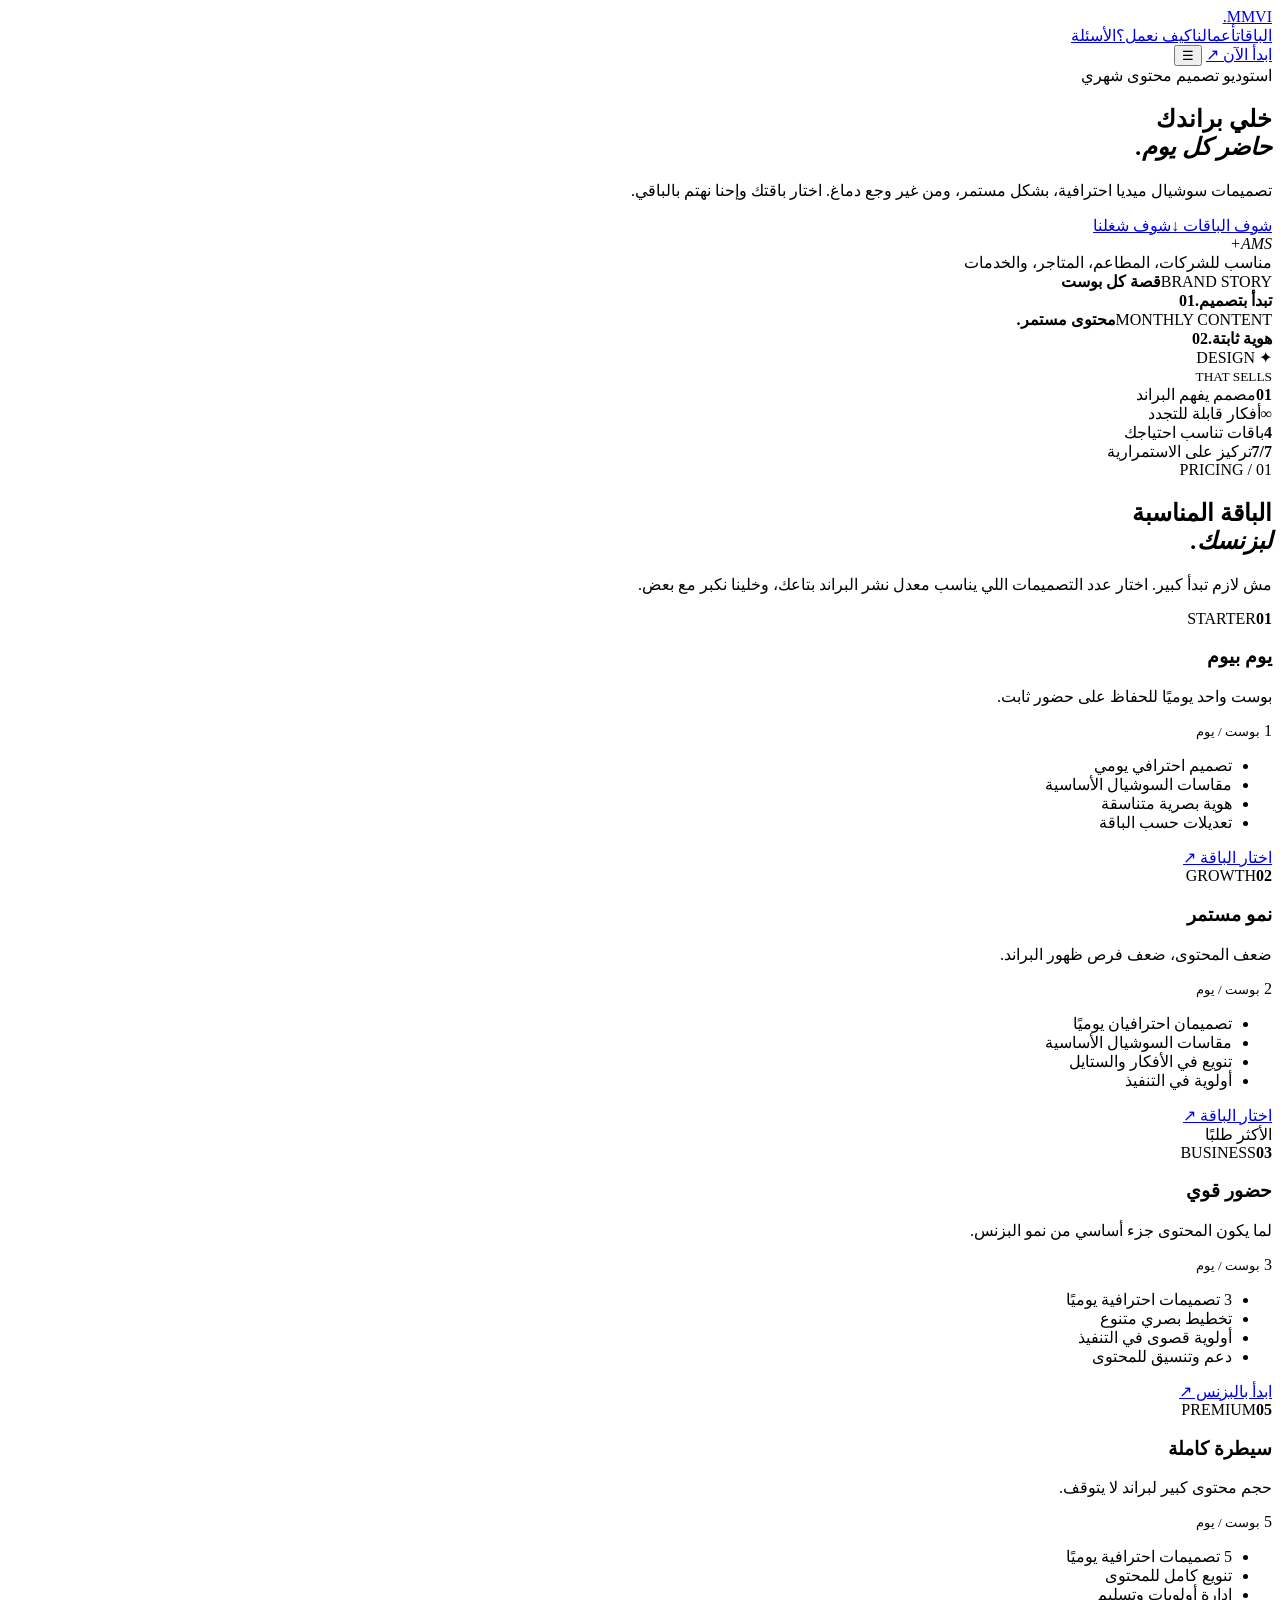
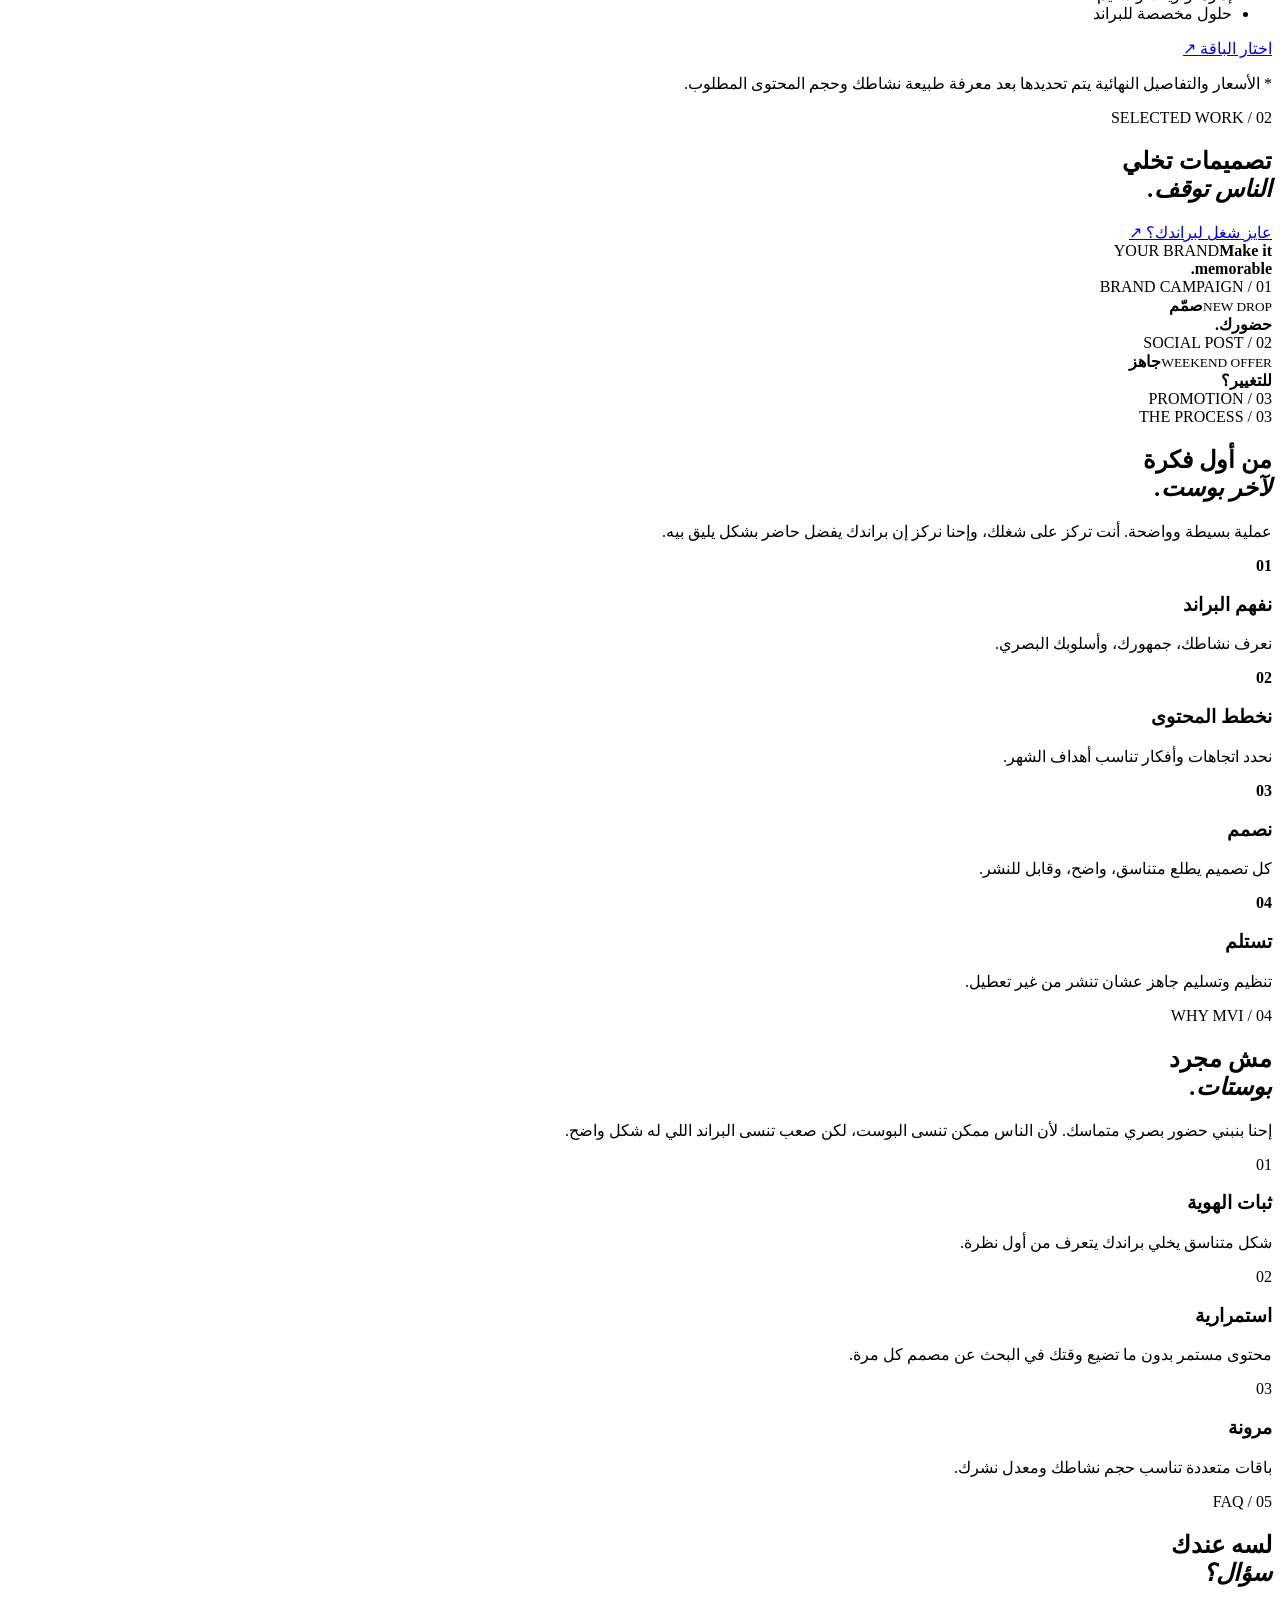
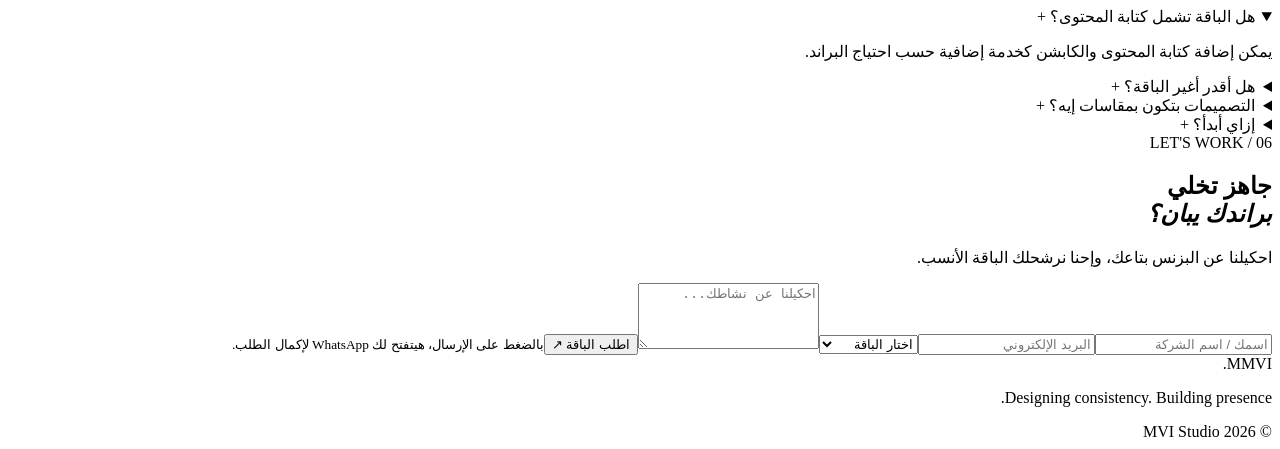
==== index.html @ 4ae312bf "Build MVI premium landing page" ====
<!doctype html>
<html lang="ar" dir="rtl">
<head>
<meta charset="UTF-8"><meta name="viewport" content="width=device-width,initial-scale=1.0">
<meta name="description" content="MVI — باقات تصميم محتوى سوشيال ميديا شهرية للشركات والعلامات التجارية.">
<title>MVI — محتواك. كل يوم. باحتراف.</title>
<link rel="preconnect" href="https://fonts.googleapis.com"><link rel="preconnect" href="https://fonts.gstatic.com" crossorigin>
<link href="https://fonts.googleapis.com/css2?family=Cairo:wght@400;500;600;700;800;900&display=swap" rel="stylesheet">
<link rel="stylesheet" href="styles.css">
</head>
<body>
<div class="progress" id="progress"></div>
<header class="nav">
  <a class="brand" href="#top"><span class="brand-mark">M</span><span>MVI<span class="dot">.</span></span></a>
  <nav><a href="#packages">الباقات</a><a href="#work">أعمالنا</a><a href="#process">كيف نعمل؟</a><a href="#faq">الأسئلة</a></nav>
  <a class="nav-cta" href="#contact">ابدأ الآن <span>↗</span></a>
  <button class="menu" id="menu" aria-label="فتح القائمة">☰</button>
</header>

<main id="top">
<section class="hero">
  <div class="hero-glow"></div>
  <div class="hero-copy">
    <div class="eyebrow"><span></span> استوديو تصميم محتوى شهري</div>
    <h1>خلي براندك<br><em>حاضر كل يوم.</em></h1>
    <p>تصميمات سوشيال ميديا احترافية، بشكل مستمر، ومن غير وجع دماغ. اختار باقتك وإحنا نهتم بالباقي.</p>
    <div class="hero-actions"><a class="btn primary" href="#packages">شوف الباقات <span>↓</span></a><a class="btn ghost" href="#work">شوف شغلنا</a></div>
    <div class="trust"><div class="avatars"><i>A</i><i>M</i><i>S</i><i>+</i></div><span>مناسب للشركات، المطاعم، المتاجر، والخدمات</span></div>
  </div>
  <div class="hero-visual">
    <div class="orb orb1"></div><div class="orb orb2"></div>
    <div class="social-card card-a"><span class="mini">BRAND STORY</span><strong>قصة كل بوست<br>تبدأ بتصميم.</strong><b>01</b></div>
    <div class="social-card card-b"><span class="mini">MONTHLY CONTENT</span><strong>محتوى مستمر.<br>هوية ثابتة.</strong><b>02</b></div>
    <div class="floating">✦ DESIGN<br><small>THAT SELLS</small></div>
  </div>
</section>

<section class="stats"><div><strong>01</strong><span>مصمم يفهم البراند</span></div><div><strong>∞</strong><span>أفكار قابلة للتجدد</span></div><div><strong>4</strong><span>باقات تناسب احتياجك</span></div><div><strong>7/7</strong><span>تركيز على الاستمرارية</span></div></section>

<section class="section" id="packages">
  <div class="section-head"><div><span class="kicker">PRICING / 01</span><h2>الباقة المناسبة<br><em>لبزنسك.</em></h2></div><p>مش لازم تبدأ كبير. اختار عدد التصميمات اللي يناسب معدل نشر البراند بتاعك، وخلينا نكبر مع بعض.</p></div>
  <div class="pricing-grid">
    <article class="price"><div class="p-top"><span>STARTER</span><b>01</b></div><h3>يوم بيوم</h3><p>بوست واحد يوميًا للحفاظ على حضور ثابت.</p><div class="price-num">1 <small>بوست / يوم</small></div><ul><li>تصميم احترافي يومي</li><li>مقاسات السوشيال الأساسية</li><li>هوية بصرية متناسقة</li><li>تعديلات حسب الباقة</li></ul><a href="#contact" class="price-btn">اختار الباقة ↗</a></article>
    <article class="price"><div class="p-top"><span>GROWTH</span><b>02</b></div><h3>نمو مستمر</h3><p>ضعف المحتوى، ضعف فرص ظهور البراند.</p><div class="price-num">2 <small>بوست / يوم</small></div><ul><li>تصميمان احترافيان يوميًا</li><li>مقاسات السوشيال الأساسية</li><li>تنويع في الأفكار والستايل</li><li>أولوية في التنفيذ</li></ul><a href="#contact" class="price-btn">اختار الباقة ↗</a></article>
    <article class="price featured"><div class="popular">الأكثر طلبًا</div><div class="p-top"><span>BUSINESS</span><b>03</b></div><h3>حضور قوي</h3><p>لما يكون المحتوى جزء أساسي من نمو البزنس.</p><div class="price-num">3 <small>بوست / يوم</small></div><ul><li>3 تصميمات احترافية يوميًا</li><li>تخطيط بصري متنوع</li><li>أولوية قصوى في التنفيذ</li><li>دعم وتنسيق للمحتوى</li></ul><a href="#contact" class="price-btn light">ابدأ بالبزنس ↗</a></article>
    <article class="price"><div class="p-top"><span>PREMIUM</span><b>05</b></div><h3>سيطرة كاملة</h3><p>حجم محتوى كبير لبراند لا يتوقف.</p><div class="price-num">5 <small>بوست / يوم</small></div><ul><li>5 تصميمات احترافية يوميًا</li><li>تنويع كامل للمحتوى</li><li>إدارة أولويات وتسليم</li><li>حلول مخصصة للبراند</li></ul><a href="#contact" class="price-btn">اختار الباقة ↗</a></article>
  </div>
  <p class="pricing-note">* الأسعار والتفاصيل النهائية يتم تحديدها بعد معرفة طبيعة نشاطك وحجم المحتوى المطلوب.</p>
</section>

<section class="work section" id="work">
 <div class="section-head"><div><span class="kicker">SELECTED WORK / 02</span><h2>تصميمات تخلي<br><em>الناس توقف.</em></h2></div><a class="text-link" href="#contact">عايز شغل لبراندك؟ ↗</a></div>
 <div class="work-grid"><div class="work-item tall"><div class="mock m1"><span>YOUR BRAND</span><strong>Make it<br>memorable.</strong></div><label>01 / BRAND CAMPAIGN</label></div><div class="work-item"><div class="mock m2"><small>NEW DROP</small><strong>صمّم<br>حضورك.</strong></div><label>02 / SOCIAL POST</label></div><div class="work-item"><div class="mock m3"><small>WEEKEND OFFER</small><strong>جاهز<br>للتغيير؟</strong></div><label>03 / PROMOTION</label></div></div>
</section>

<section class="process section" id="process">
 <div class="process-intro"><span class="kicker">THE PROCESS / 03</span><h2>من أول فكرة<br><em>لآخر بوست.</em></h2><p>عملية بسيطة وواضحة. أنت تركز على شغلك، وإحنا نركز إن براندك يفضل حاضر بشكل يليق بيه.</p></div>
 <div class="steps"><div><b>01</b><h3>نفهم البراند</h3><p>نعرف نشاطك، جمهورك، وأسلوبك البصري.</p></div><div><b>02</b><h3>نخطط المحتوى</h3><p>نحدد اتجاهات وأفكار تناسب أهداف الشهر.</p></div><div><b>03</b><h3>نصمم</h3><p>كل تصميم يطلع متناسق، واضح، وقابل للنشر.</p></div><div><b>04</b><h3>تستلم</h3><p>تنظيم وتسليم جاهز عشان تنشر من غير تعطيل.</p></div></div>
</section>

<section class="why section"><div class="why-copy"><span class="kicker">WHY MVI / 04</span><h2>مش مجرد<br><em>بوستات.</em></h2><p>إحنا بنبني حضور بصري متماسك. لأن الناس ممكن تنسى البوست، لكن صعب تنسى البراند اللي له شكل واضح.</p></div><div class="why-list"><div><span>01</span><h3>ثبات الهوية</h3><p>شكل متناسق يخلي براندك يتعرف من أول نظرة.</p></div><div><span>02</span><h3>استمرارية</h3><p>محتوى مستمر بدون ما تضيع وقتك في البحث عن مصمم كل مرة.</p></div><div><span>03</span><h3>مرونة</h3><p>باقات متعددة تناسب حجم نشاطك ومعدل نشرك.</p></div></div></section>

<section class="faq section" id="faq"><div class="section-head"><div><span class="kicker">FAQ / 05</span><h2>لسه عندك<br><em>سؤال؟</em></h2></div></div><div class="faq-list"><details open><summary>هل الباقة تشمل كتابة المحتوى؟ <span>+</span></summary><p>يمكن إضافة كتابة المحتوى والكابشن كخدمة إضافية حسب احتياج البراند.</p></details><details><summary>هل أقدر أغير الباقة؟ <span>+</span></summary><p>نعم، يمكن تعديل الباقة في بداية الشهر التالي بما يناسب حجم المحتوى.</p></details><details><summary>التصميمات بتكون بمقاسات إيه؟ <span>+</span></summary><p>نجهز المقاسات المناسبة للمنصات التي تستخدمها، ويمكن الاتفاق على مقاسات مخصصة.</p></details><details><summary>إزاي أبدأ؟ <span>+</span></summary><p>ابعت بياناتك من نموذج التواصل، وسنتواصل معك لتحديد الباقة والتفاصيل.</p></details></div></section>

<section class="contact section" id="contact"><div class="contact-box"><div><span class="kicker">LET'S WORK / 06</span><h2>جاهز تخلي<br><em>براندك يبان؟</em></h2><p>احكيلنا عن البزنس بتاعك، وإحنا نرشحلك الباقة الأنسب.</p></div><form id="leadForm"><input required name="name" placeholder="اسمك / اسم الشركة"><input required type="email" name="email" placeholder="البريد الإلكتروني"><select name="package"><option>اختار الباقة</option><option>1 بوست / يوم</option><option>2 بوست / يوم</option><option>3 بوست / يوم</option><option>5 بوست / يوم</option></select><textarea name="message" rows="4" placeholder="احكيلنا عن نشاطك..."></textarea><button class="btn primary" type="submit">اطلب الباقة <span>↗</span></button><small>بالضغط على الإرسال، هيتفتح لك WhatsApp لإكمال الطلب.</small></form></div></section>
</main>
<footer><div class="brand"><span class="brand-mark">M</span><span>MVI<span class="dot">.</span></span></div><p>Designing consistency. Building presence.</p><span>© 2026 MVI Studio</span></footer>
<script src="script.js"></script>
</body></html>
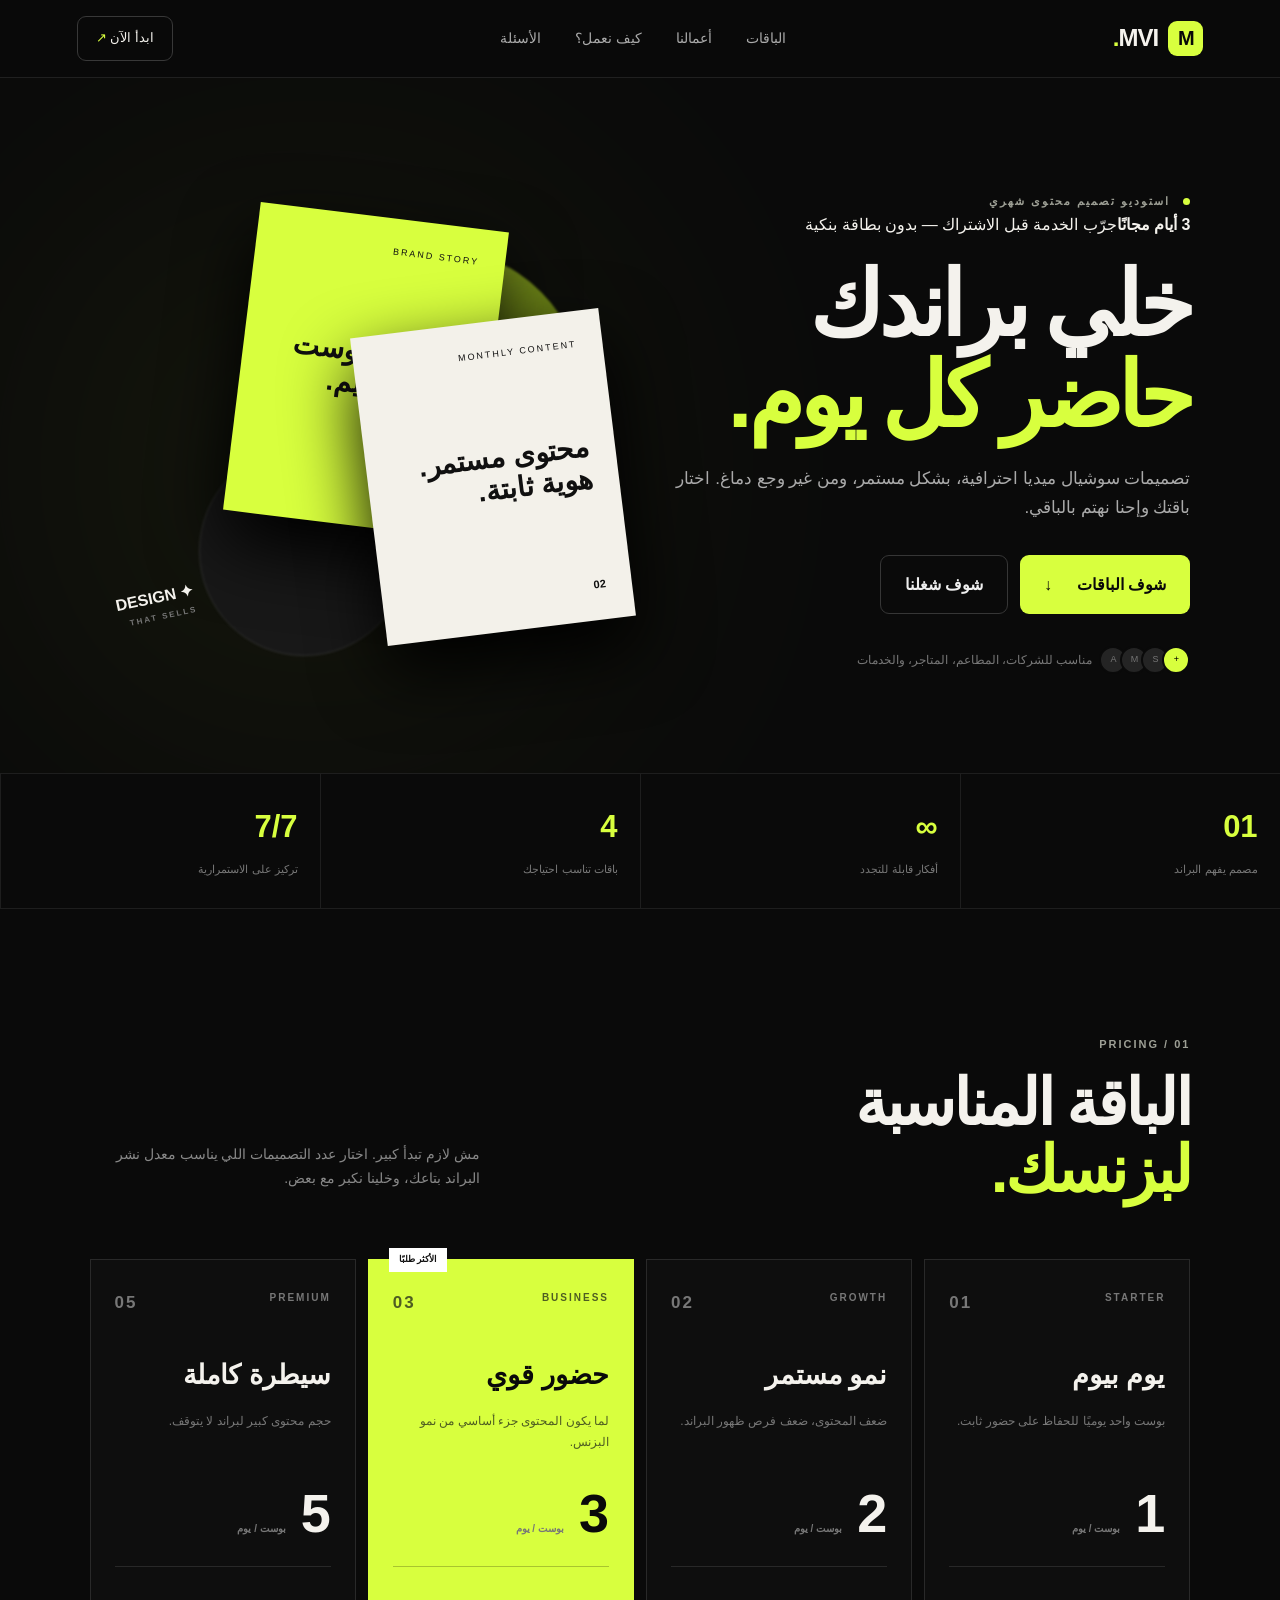
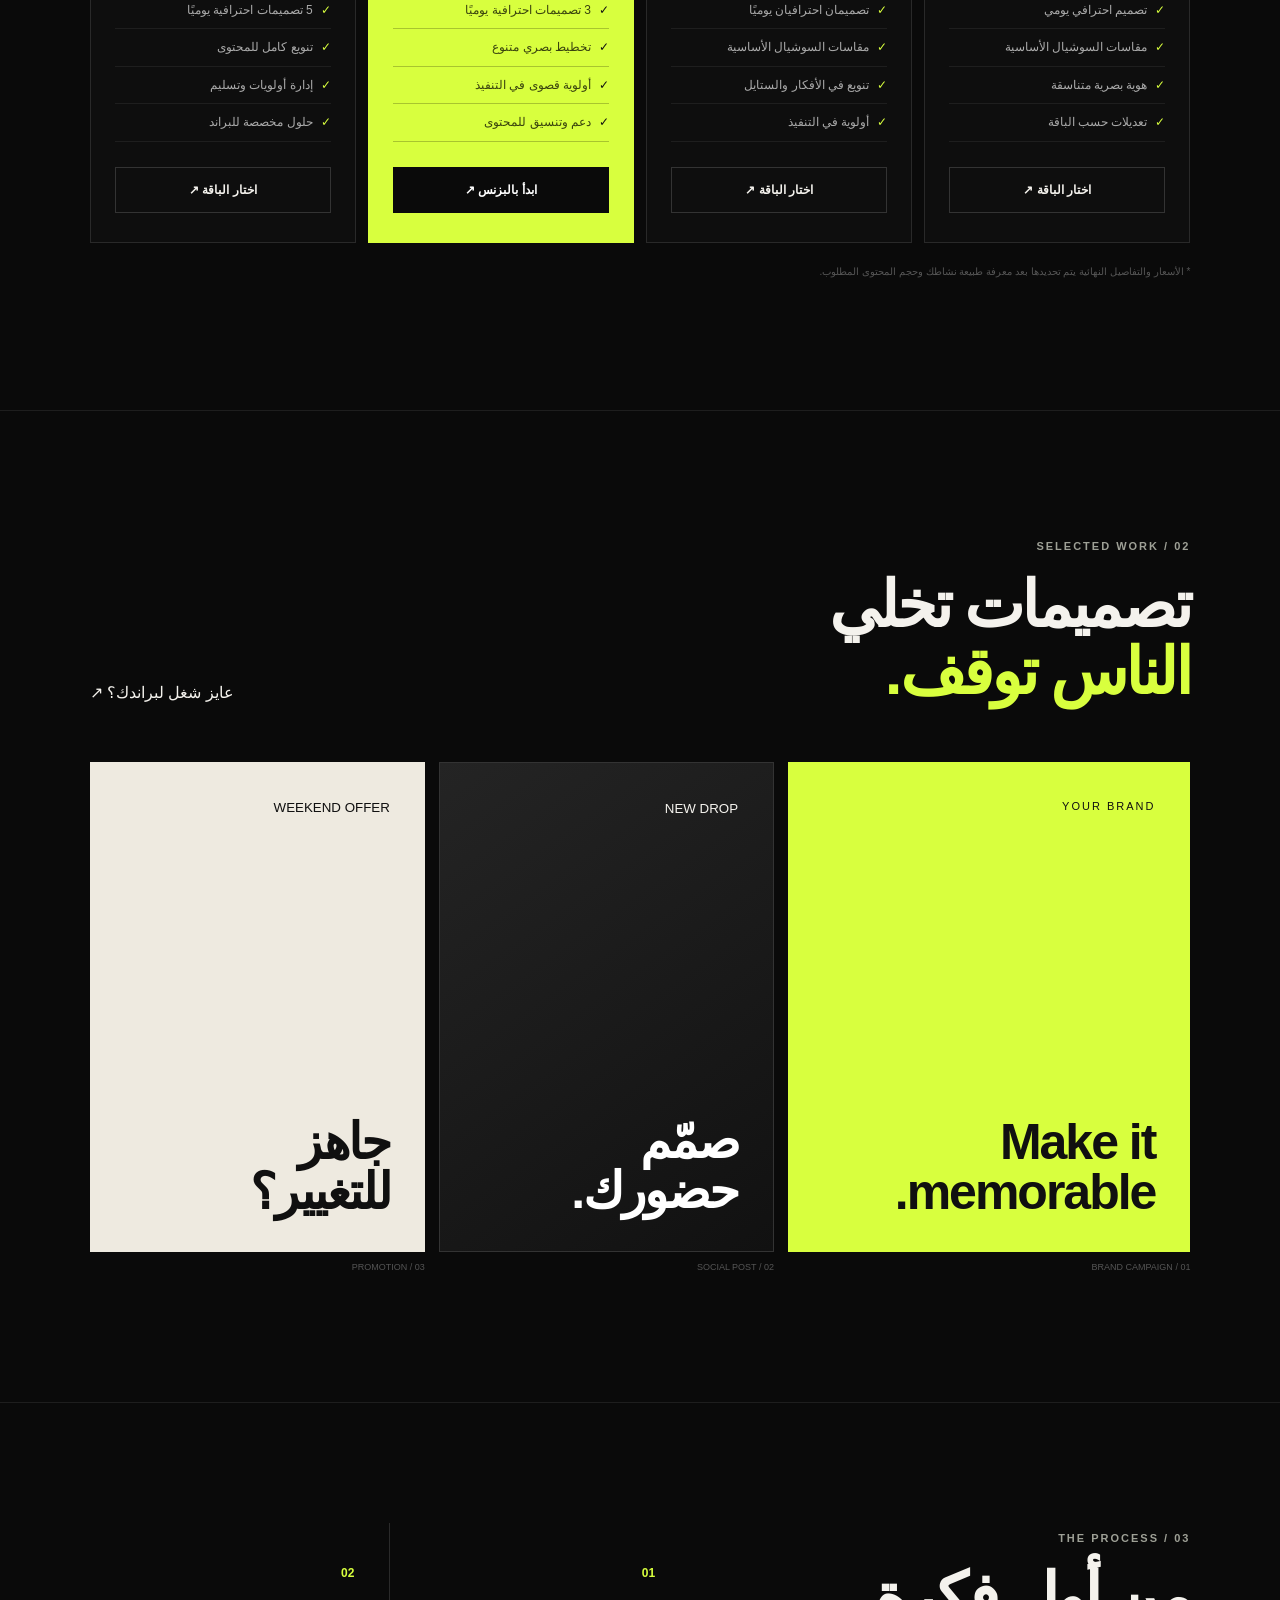
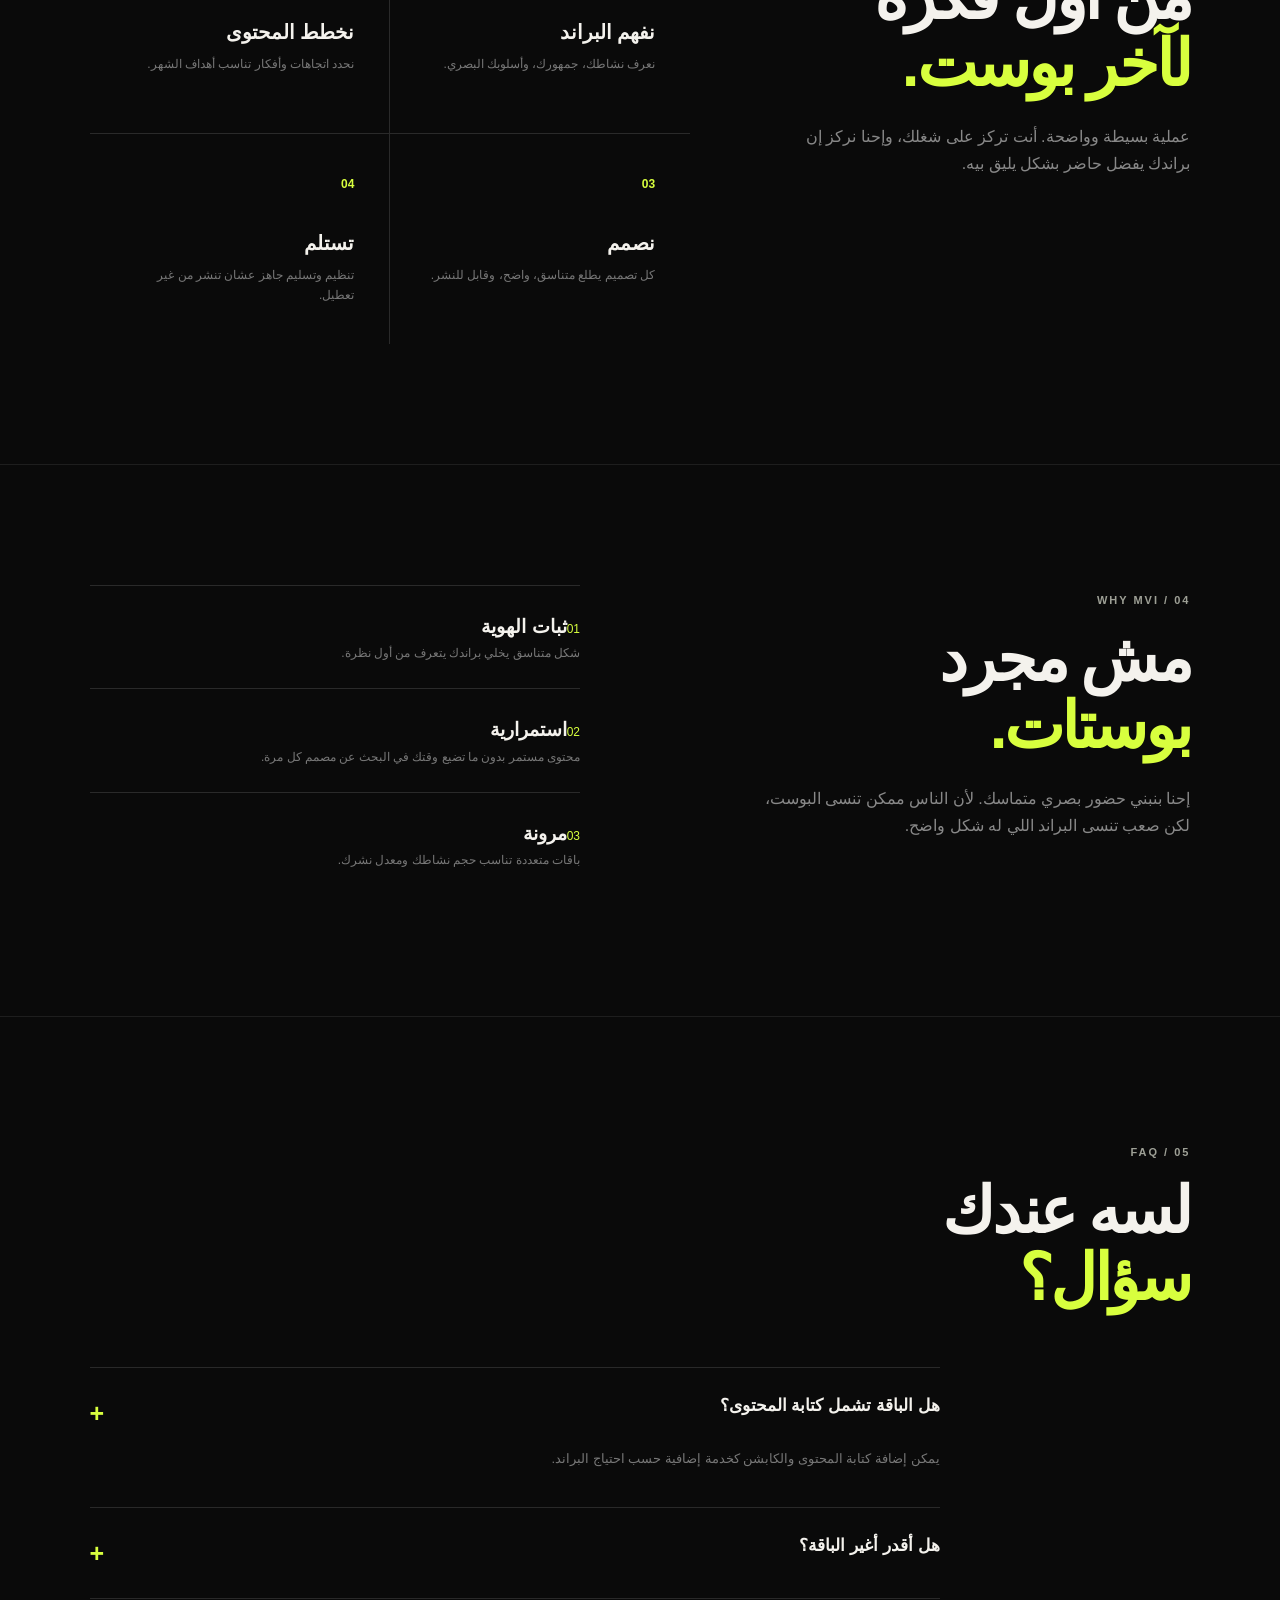
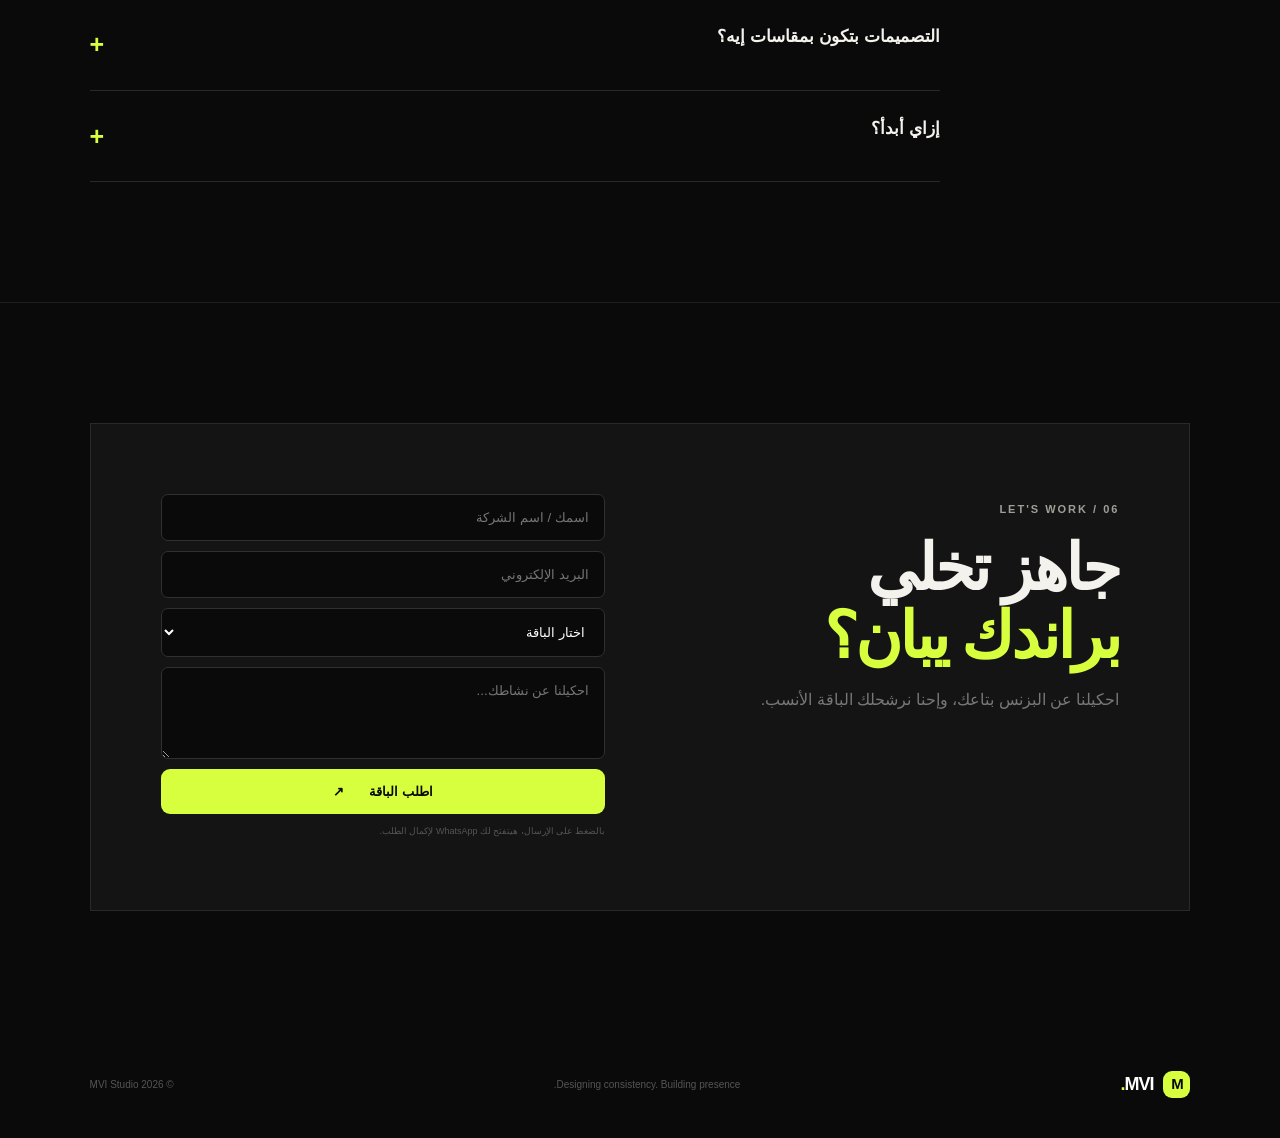
==== commit b4cfbad1: "Add 3-day free trial offer" ====
--- a/index.html
+++ b/index.html
@@ -21,7 +21,7 @@
 <section class="hero">
   <div class="hero-glow"></div>
   <div class="hero-copy">
-    <div class="eyebrow"><span></span> استوديو تصميم محتوى شهري</div>
+    <div class="eyebrow"><span></span> استوديو تصميم محتوى شهري</div><div class="free-trial"><b>3 أيام مجانًا</b><span>جرّب الخدمة قبل الاشتراك — بدون بطاقة بنكية</span></div>
     <h1>خلي براندك<br><em>حاضر كل يوم.</em></h1>
     <p>تصميمات سوشيال ميديا احترافية، بشكل مستمر، ومن غير وجع دماغ. اختار باقتك وإحنا نهتم بالباقي.</p>
     <div class="hero-actions"><a class="btn primary" href="#packages">شوف الباقات <span>↓</span></a><a class="btn ghost" href="#work">شوف شغلنا</a></div>
--- a/styles.css
+++ b/styles.css
@@ -0,0 +1 @@
+*{box-sizing:border-box}html{scroll-behavior:smooth}body{margin:0;background:#0a0a0a;color:#f4f2ed;font-family:Cairo,sans-serif;line-height:1.7}a{text-decoration:none;color:inherit}.progress{position:fixed;top:0;right:0;height:3px;background:#d8ff3e;width:0;z-index:99}.nav{height:78px;display:flex;align-items:center;justify-content:space-between;padding:0 6%;position:sticky;top:0;z-index:50;background:rgba(10,10,10,.82);backdrop-filter:blur(18px);border-bottom:1px solid #202020}.brand{display:flex;align-items:center;gap:10px;font-size:24px;font-weight:900;letter-spacing:-1px}.brand-mark{display:grid;place-items:center;width:35px;height:35px;border-radius:9px;background:#d8ff3e;color:#080808;font-size:20px}.dot{color:#d8ff3e}.nav nav{display:flex;gap:34px;color:#aaa;font-size:14px}.nav nav a:hover,.text-link:hover{color:#d8ff3e}.nav-cta{padding:10px 18px;border:1px solid #383838;border-radius:9px;font-size:13px}.nav-cta span{color:#d8ff3e}.menu{display:none;background:none;border:0;color:#fff;font-size:24px}.hero{min-height:680px;padding:90px 7% 75px;display:grid;grid-template-columns:1fr 1fr;align-items:center;position:relative;overflow:hidden;border-bottom:1px solid #1e1e1e}.hero-glow{position:absolute;width:500px;height:500px;border-radius:50%;background:#d8ff3e;filter:blur(160px);opacity:.08;left:5%;top:20%}.hero-copy{position:relative;z-index:2;max-width:670px}.eyebrow,.kicker{color:#9ea096;font-size:11px;letter-spacing:2px;font-weight:800}.eyebrow span{display:inline-block;width:7px;height:7px;background:#d8ff3e;border-radius:50%;margin-left:8px}.hero h1{font-size:clamp(56px,7vw,105px);line-height:1.02;letter-spacing:-5px;margin:22px 0}.hero h1 em,h2 em{font-style:normal;color:#d8ff3e}.hero-copy>p{font-size:17px;color:#aaa;max-width:540px}.hero-actions{display:flex;gap:12px;margin:32px 0}.btn{display:inline-flex;align-items:center;justify-content:center;gap:25px;border:0;padding:15px 24px;border-radius:9px;font-family:inherit;font-weight:800;cursor:pointer}.primary{background:#d8ff3e;color:#090909}.ghost{border:1px solid #363636;color:#eee}.trust{display:flex;align-items:center;gap:14px;color:#777;font-size:12px}.avatars{display:flex;direction:ltr}.avatars i{width:28px;height:28px;border-radius:50%;display:grid;place-items:center;background:#242424;border:2px solid #0a0a0a;font-size:9px;font-style:normal;margin-left:-7px}.avatars i:last-child{background:#d8ff3e;color:#000}.hero-visual{height:530px;position:relative}.orb{position:absolute;border-radius:50%;filter:blur(1px)}.orb1{width:300px;height:300px;background:linear-gradient(135deg,#d8ff3e,#5e7b00);right:10%;top:15%;opacity:.7}.orb2{width:210px;height:210px;background:#181818;right:42%;bottom:8%;border:1px solid #333}.social-card{position:absolute;width:250px;height:310px;padding:26px;background:#f1f0e9;color:#101010;box-shadow:0 30px 70px #000;display:flex;flex-direction:column;justify-content:space-between}.social-card .mini{font-size:9px;letter-spacing:2px}.social-card strong{font-size:28px;line-height:1.15}.social-card b{font-size:11px}.card-a{right:27%;top:9%;transform:rotate(7deg);background:#d8ff3e}.card-b{right:4%;top:29%;transform:rotate(-7deg);background:#f3f1ea}.floating{position:absolute;left:5%;bottom:14%;font-weight:900;font-size:16px;line-height:1.05;transform:rotate(-12deg)}.floating small{font-size:8px;letter-spacing:2px;color:#777}.stats{display:grid;grid-template-columns:repeat(4,1fr);border-bottom:1px solid #1e1e1e}.stats div{padding:27px 7%;border-left:1px solid #1e1e1e}.stats strong{display:block;font-size:31px;color:#d8ff3e}.stats span{font-size:11px;color:#777}.section{padding:120px 7%;border-bottom:1px solid #1e1e1e}.section-head{display:flex;justify-content:space-between;align-items:end;margin-bottom:55px}.section h2,.process h2{font-size:clamp(43px,5vw,70px);line-height:1.05;letter-spacing:-3px;margin:14px 0 0}.section-head>p{max-width:390px;color:#888;font-size:14px}.pricing-grid{display:grid;grid-template-columns:repeat(4,1fr);gap:12px}.price{position:relative;border:1px solid #292929;padding:29px 24px;background:#0e0e0e;min-height:500px;transition:.3s}.price:hover{transform:translateY(-8px);border-color:#555}.price.featured{background:#d8ff3e;color:#0a0a0a;border-color:#d8ff3e}.p-top{display:flex;justify-content:space-between;color:#777;font-size:10px;font-weight:900;letter-spacing:2px}.featured .p-top{color:#4e5d22}.p-top b{font-size:17px}.price h3{font-size:27px;margin:35px 0 5px}.price>p{font-size:12px;color:#777;min-height:45px}.featured>p{color:#4e5d22}.price-num{font-size:54px;font-weight:900;line-height:1.2;margin:25px 0;border-bottom:1px solid #282828;padding-bottom:20px}.featured .price-num{border-color:#a8c52e}.price-num small{font-size:10px;font-weight:600;color:#777}.price ul{list-style:none;padding:0;margin:0}.price li{font-size:12px;padding:8px 0;color:#aaa;border-bottom:1px solid #1e1e1e}.featured li{color:#39430e;border-color:#a8c52e}.price li:before{content:"✓";color:#d8ff3e;margin-left:8px}.featured li:before{color:#111}.price-btn{display:block;margin-top:25px;padding:12px;text-align:center;border:1px solid #333;font-size:12px;font-weight:800}.price-btn.light{background:#0a0a0a;color:#fff;border-color:#0a0a0a}.popular{position:absolute;top:-12px;left:20px;background:#fff;color:#111;padding:4px 10px;font-size:9px;font-weight:900}.pricing-note{font-size:10px;color:#555;margin-top:20px}.work-grid{display:grid;grid-template-columns:1.2fr 1fr 1fr;gap:14px}.work-item{min-height:400px}.work-item.tall{min-height:520px}.mock{height:calc(100% - 30px);padding:35px;display:flex;flex-direction:column;justify-content:space-between}.mock span{font-size:11px;letter-spacing:2px}.mock strong{font-size:50px;line-height:1;letter-spacing:-2px}.m1{background:#d8ff3e;color:#101010}.m2{background:linear-gradient(145deg,#242424,#111);border:1px solid #333}.m2 strong{color:#fff}.m3{background:#eeeae0;color:#101010}.work-item label{font-size:9px;color:#555;display:block;margin-top:8px}.process{display:grid;grid-template-columns:.8fr 1.2fr;gap:100px}.process-intro p,.why-copy p{color:#888;max-width:450px;margin-top:25px}.steps{display:grid;grid-template-columns:1fr 1fr;gap:1px;background:#2a2a2a}.steps>div{background:#0a0a0a;padding:35px;min-height:210px}.steps b,.why-list span{color:#d8ff3e;font-size:12px}.steps h3{font-size:20px;margin:30px 0 5px}.steps p,.why-list p{color:#777;font-size:12px;margin:0}.why{display:grid;grid-template-columns:1fr 1fr;gap:120px}.why-list>div{padding:25px 0;border-top:1px solid #2a2a2a}.why-list h3{display:inline;margin:0 0 0 15px;font-size:19px}.faq-list{max-width:850px;margin-right:auto}.faq-list details{border-top:1px solid #292929;padding:24px 0}.faq-list details:last-child{border-bottom:1px solid #292929}.faq-list summary{cursor:pointer;list-style:none;font-size:17px;font-weight:700;display:flex;justify-content:space-between}.faq-list summary::-webkit-details-marker{display:none}.faq-list summary span{color:#d8ff3e;font-size:25px}.faq-list p{color:#777;font-size:13px;max-width:700px}.contact{border:0}.contact-box{background:#141414;border:1px solid #292929;padding:70px;display:grid;grid-template-columns:1fr 1fr;gap:70px}.contact-box h2{font-size:clamp(45px,5vw,70px)}.contact-box p{color:#777}.contact form{display:flex;flex-direction:column;gap:10px}.contact input,.contact select,.contact textarea{background:#0a0a0a;border:1px solid #303030;color:#fff;padding:15px;border-radius:7px;font-family:inherit;outline:none}.contact input:focus,.contact textarea:focus{border-color:#d8ff3e}.contact small{color:#555;font-size:9px}footer{padding:35px 7%;display:flex;align-items:center;justify-content:space-between;color:#555;font-size:10px}footer .brand{color:#fff;font-size:18px}footer .brand-mark{width:27px;height:27px;font-size:15px}@media(max-width:900px){.nav nav,.nav-cta{display:none}.menu{display:block}.hero{grid-template-columns:1fr;padding-top:65px}.hero-visual{height:420px;margin-top:20px}.hero h1{letter-spacing:-3px}.pricing-grid{grid-template-columns:1fr 1fr}.work-grid{grid-template-columns:1fr 1fr}.work-item.tall{grid-row:span 2}.process,.why{grid-template-columns:1fr;gap:50px}.contact-box{grid-template-columns:1fr;padding:40px}.stats{grid-template-columns:1fr 1fr}.section{padding:85px 6%}.section-head{align-items:start;gap:30px}.section-head>p{display:none}}@media(max-width:560px){.hero{padding:50px 5%}.hero h1{font-size:55px}.hero-visual{height:360px;transform:scale(.86);transform-origin:center}.pricing-grid,.work-grid{grid-template-columns:1fr}.work-item.tall{grid-row:auto}.work-item,.work-item.tall{min-height:430px}.stats strong{font-size:24px}.stats div{padding:20px 5%}.section h2{font-size:45px}.contact-box{padding:30px 20px}.contact-box h2{font-size:45px}footer{flex-direction:column;gap:15px}.section-head{margin-bottom:35px}.price{min-height:0}.steps{grid-template-columns:1fr}}
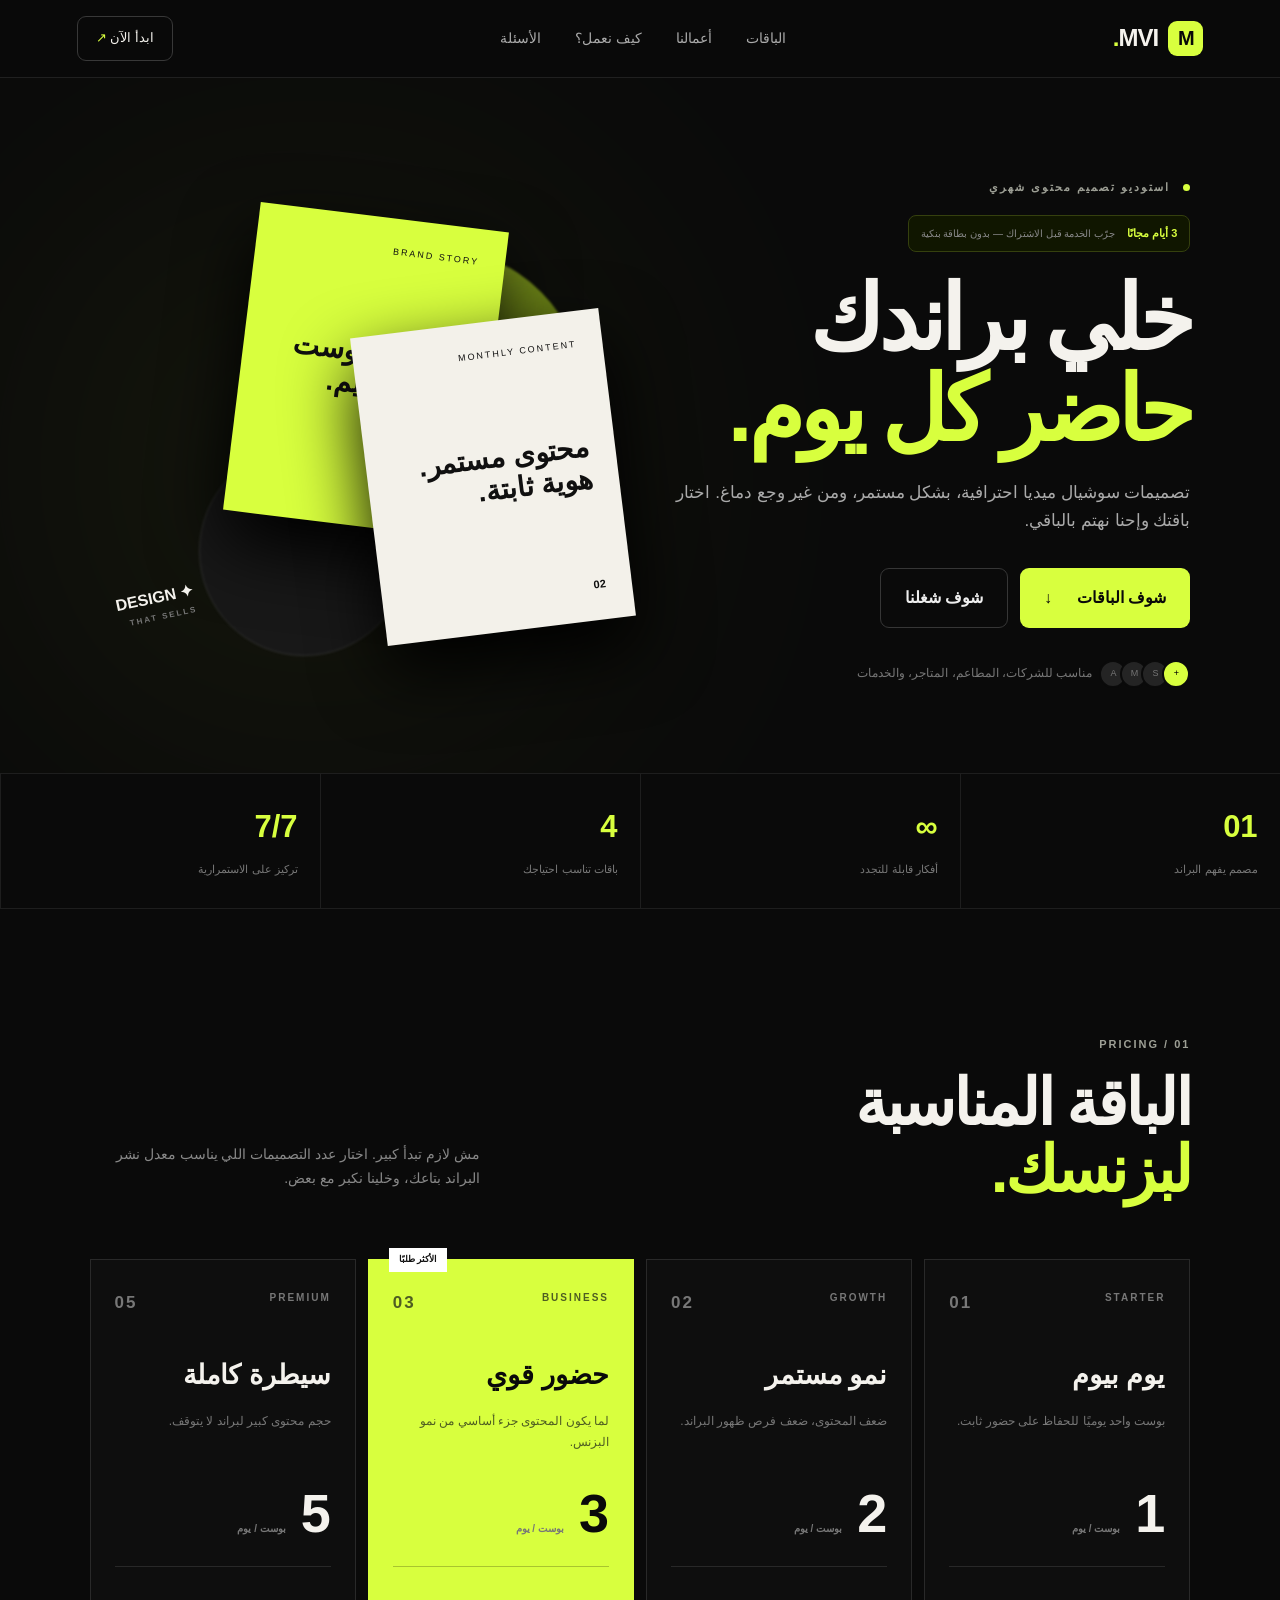
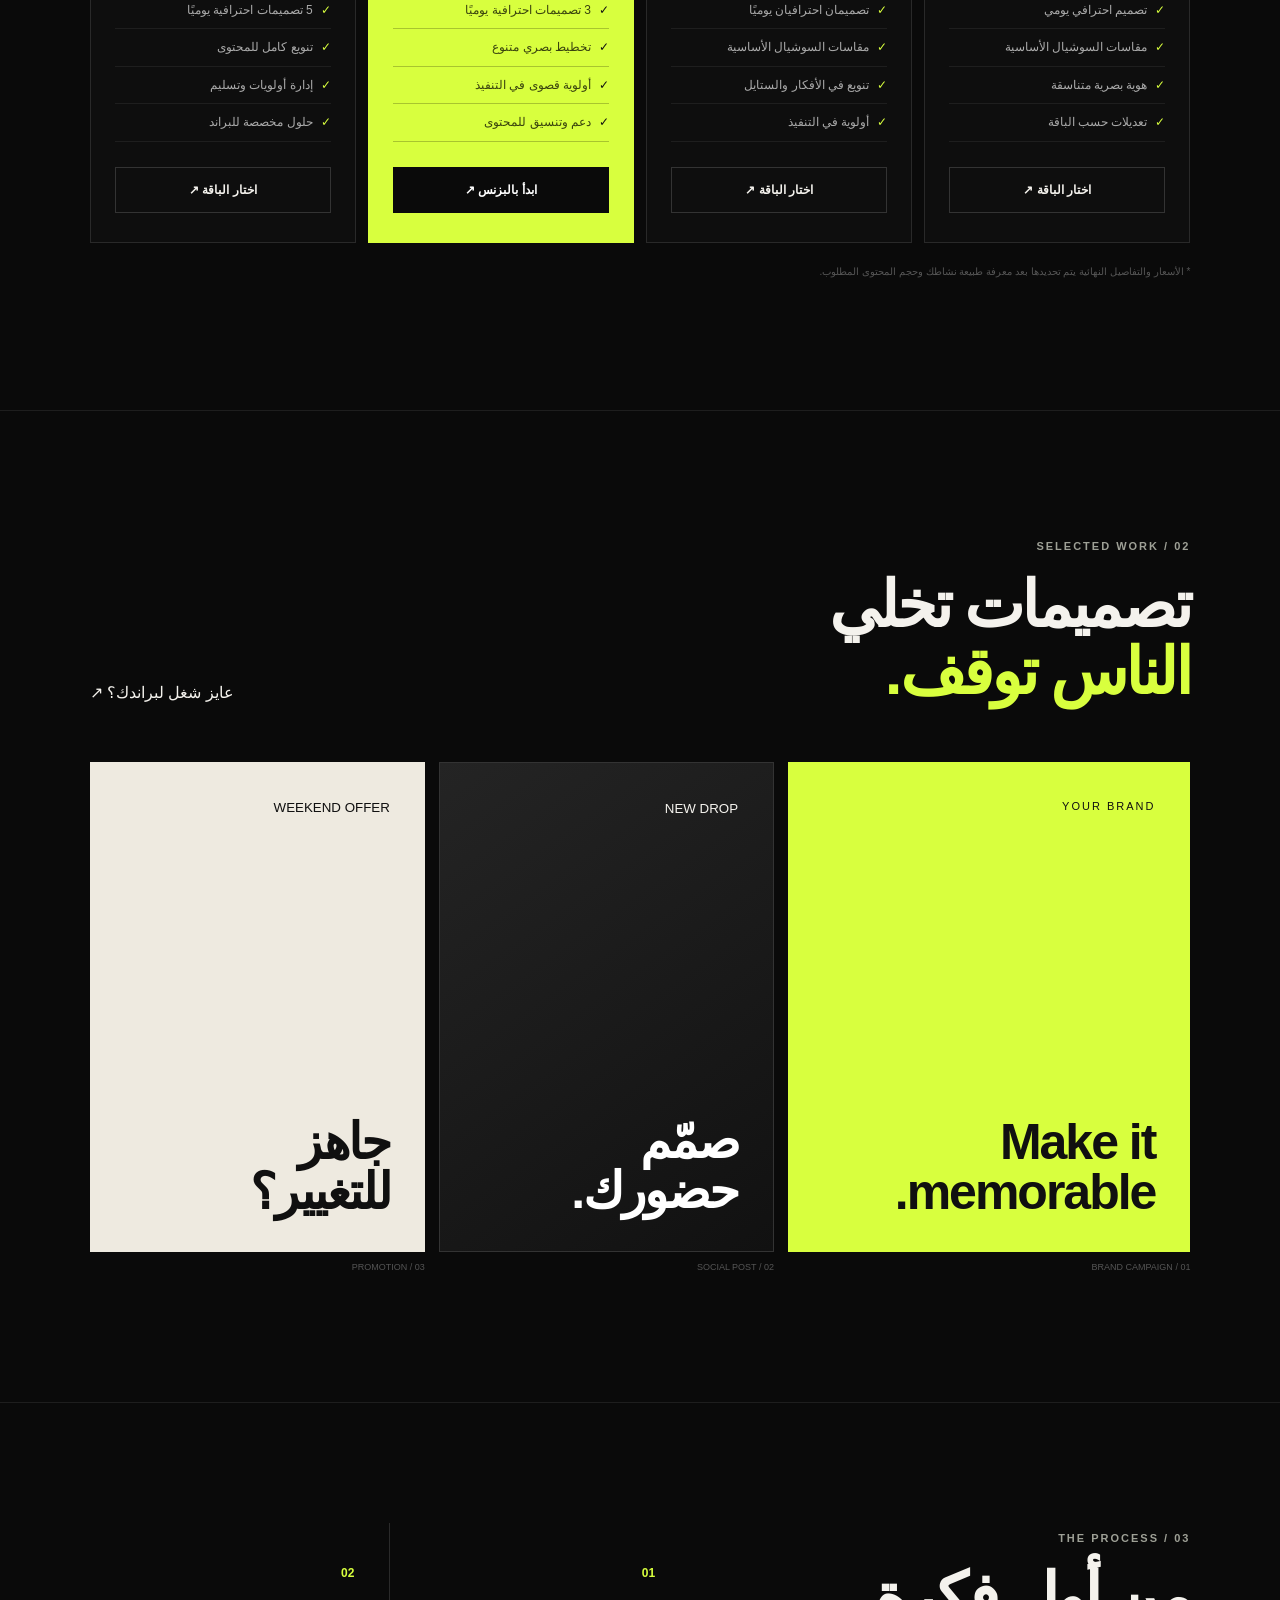
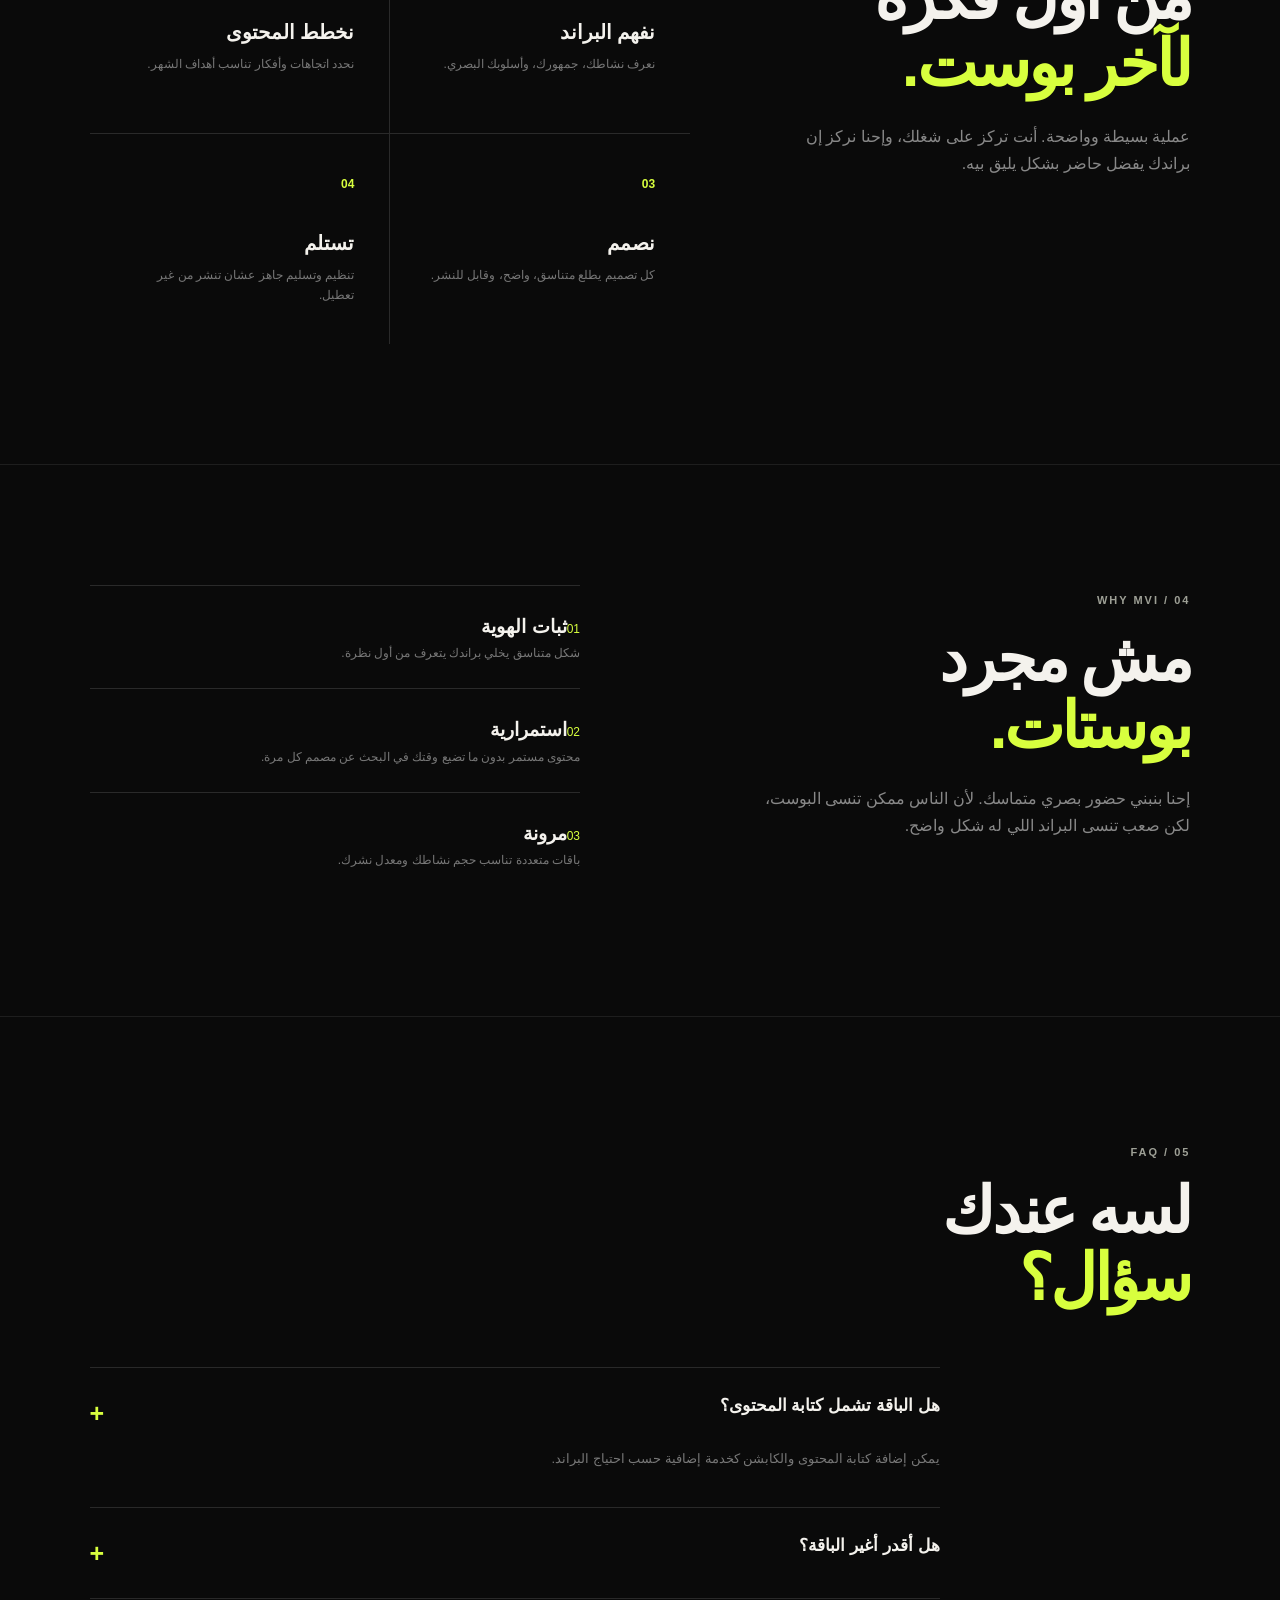
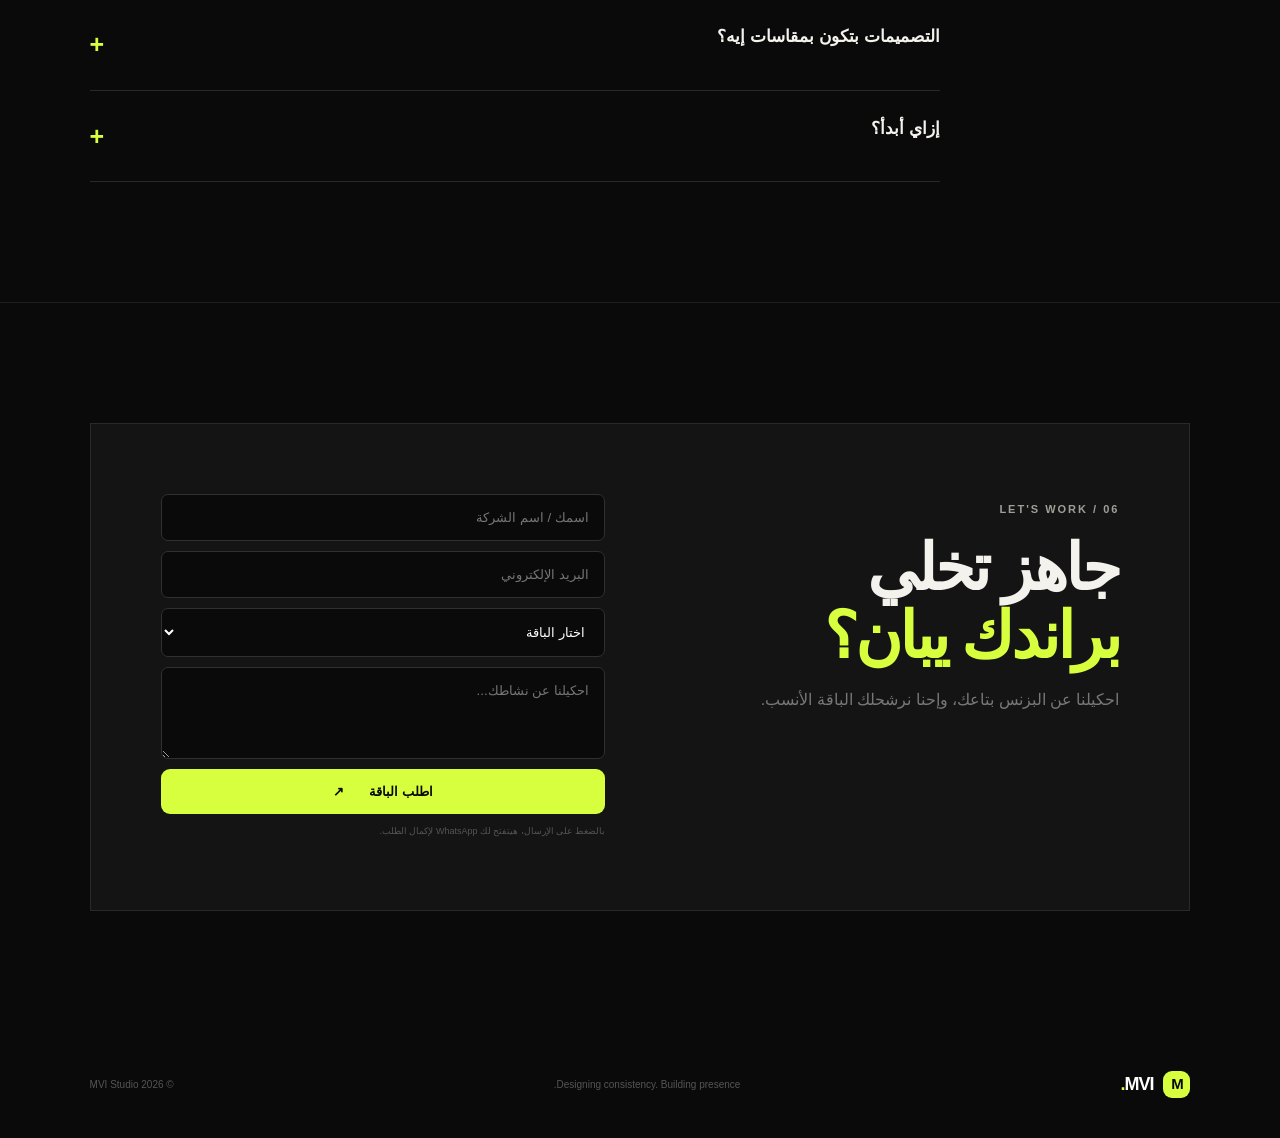
==== commit d7e839b3: "Improve SEO metadata and structured data" ====
--- a/index.html
+++ b/index.html
@@ -1,9 +1,9 @@
 <!doctype html>
 <html lang="ar" dir="rtl">
-<head>
+<head><meta property="og:title" content="MVI — تصميم سوشيال ميديا للشركات"><meta property="og:description" content="تجربة مجانية 3 أيام لتصميمات سوشيال ميديا احترافية."><meta property="og:type" content="website"><meta name="description" content="MVI يوفر تصميمات سوشيال ميديا احترافية للشركات باشتراكات شهرية مرنة. ابدأ تجربة مجانية لمدة 3 أيام بدون بطاقة بنكية."><meta name="robots" content="index,follow"><meta name="theme-color" content="#0a0b08"><link rel="canonical" href="https://ahmedbeshir911.github.io/MVI/"><link rel="icon" href="data:image/svg+xml,%3Csvg xmlns=%27http://www.w3.org/2000/svg%27 viewBox=%270 0 100 100%27%3E%3Ctext y=%27.9em%27 font-size=%2790%27%3EM%3C/text%3E%3C/svg%3E"><script type="application/ld+json">{"@context":"https://schema.org","@type":"Organization","name":"MVI","description":"تصميم سوشيال ميديا احترافي للشركات باشتراكات شهرية","url":"https://ahmedbeshir911.github.io/MVI/"}</script>
 <meta charset="UTF-8"><meta name="viewport" content="width=device-width,initial-scale=1.0">
 <meta name="description" content="MVI — باقات تصميم محتوى سوشيال ميديا شهرية للشركات والعلامات التجارية.">
-<title>MVI — محتواك. كل يوم. باحتراف.</title>
+<title>MVI — تصميم سوشيال ميديا للشركات | تجربة مجانية 3 أيام</title>
 <link rel="preconnect" href="https://fonts.googleapis.com"><link rel="preconnect" href="https://fonts.gstatic.com" crossorigin>
 <link href="https://fonts.googleapis.com/css2?family=Cairo:wght@400;500;600;700;800;900&display=swap" rel="stylesheet">
 <link rel="stylesheet" href="styles.css">
--- a/styles.css
+++ b/styles.css
@@ -1 +1 @@
-*{box-sizing:border-box}html{scroll-behavior:smooth}body{margin:0;background:#0a0a0a;color:#f4f2ed;font-family:Cairo,sans-serif;line-height:1.7}a{text-decoration:none;color:inherit}.progress{position:fixed;top:0;right:0;height:3px;background:#d8ff3e;width:0;z-index:99}.nav{height:78px;display:flex;align-items:center;justify-content:space-between;padding:0 6%;position:sticky;top:0;z-index:50;background:rgba(10,10,10,.82);backdrop-filter:blur(18px);border-bottom:1px solid #202020}.brand{display:flex;align-items:center;gap:10px;font-size:24px;font-weight:900;letter-spacing:-1px}.brand-mark{display:grid;place-items:center;width:35px;height:35px;border-radius:9px;background:#d8ff3e;color:#080808;font-size:20px}.dot{color:#d8ff3e}.nav nav{display:flex;gap:34px;color:#aaa;font-size:14px}.nav nav a:hover,.text-link:hover{color:#d8ff3e}.nav-cta{padding:10px 18px;border:1px solid #383838;border-radius:9px;font-size:13px}.nav-cta span{color:#d8ff3e}.menu{display:none;background:none;border:0;color:#fff;font-size:24px}.hero{min-height:680px;padding:90px 7% 75px;display:grid;grid-template-columns:1fr 1fr;align-items:center;position:relative;overflow:hidden;border-bottom:1px solid #1e1e1e}.hero-glow{position:absolute;width:500px;height:500px;border-radius:50%;background:#d8ff3e;filter:blur(160px);opacity:.08;left:5%;top:20%}.hero-copy{position:relative;z-index:2;max-width:670px}.eyebrow,.kicker{color:#9ea096;font-size:11px;letter-spacing:2px;font-weight:800}.eyebrow span{display:inline-block;width:7px;height:7px;background:#d8ff3e;border-radius:50%;margin-left:8px}.hero h1{font-size:clamp(56px,7vw,105px);line-height:1.02;letter-spacing:-5px;margin:22px 0}.hero h1 em,h2 em{font-style:normal;color:#d8ff3e}.hero-copy>p{font-size:17px;color:#aaa;max-width:540px}.hero-actions{display:flex;gap:12px;margin:32px 0}.btn{display:inline-flex;align-items:center;justify-content:center;gap:25px;border:0;padding:15px 24px;border-radius:9px;font-family:inherit;font-weight:800;cursor:pointer}.primary{background:#d8ff3e;color:#090909}.ghost{border:1px solid #363636;color:#eee}.trust{display:flex;align-items:center;gap:14px;color:#777;font-size:12px}.avatars{display:flex;direction:ltr}.avatars i{width:28px;height:28px;border-radius:50%;display:grid;place-items:center;background:#242424;border:2px solid #0a0a0a;font-size:9px;font-style:normal;margin-left:-7px}.avatars i:last-child{background:#d8ff3e;color:#000}.hero-visual{height:530px;position:relative}.orb{position:absolute;border-radius:50%;filter:blur(1px)}.orb1{width:300px;height:300px;background:linear-gradient(135deg,#d8ff3e,#5e7b00);right:10%;top:15%;opacity:.7}.orb2{width:210px;height:210px;background:#181818;right:42%;bottom:8%;border:1px solid #333}.social-card{position:absolute;width:250px;height:310px;padding:26px;background:#f1f0e9;color:#101010;box-shadow:0 30px 70px #000;display:flex;flex-direction:column;justify-content:space-between}.social-card .mini{font-size:9px;letter-spacing:2px}.social-card strong{font-size:28px;line-height:1.15}.social-card b{font-size:11px}.card-a{right:27%;top:9%;transform:rotate(7deg);background:#d8ff3e}.card-b{right:4%;top:29%;transform:rotate(-7deg);background:#f3f1ea}.floating{position:absolute;left:5%;bottom:14%;font-weight:900;font-size:16px;line-height:1.05;transform:rotate(-12deg)}.floating small{font-size:8px;letter-spacing:2px;color:#777}.stats{display:grid;grid-template-columns:repeat(4,1fr);border-bottom:1px solid #1e1e1e}.stats div{padding:27px 7%;border-left:1px solid #1e1e1e}.stats strong{display:block;font-size:31px;color:#d8ff3e}.stats span{font-size:11px;color:#777}.section{padding:120px 7%;border-bottom:1px solid #1e1e1e}.section-head{display:flex;justify-content:space-between;align-items:end;margin-bottom:55px}.section h2,.process h2{font-size:clamp(43px,5vw,70px);line-height:1.05;letter-spacing:-3px;margin:14px 0 0}.section-head>p{max-width:390px;color:#888;font-size:14px}.pricing-grid{display:grid;grid-template-columns:repeat(4,1fr);gap:12px}.price{position:relative;border:1px solid #292929;padding:29px 24px;background:#0e0e0e;min-height:500px;transition:.3s}.price:hover{transform:translateY(-8px);border-color:#555}.price.featured{background:#d8ff3e;color:#0a0a0a;border-color:#d8ff3e}.p-top{display:flex;justify-content:space-between;color:#777;font-size:10px;font-weight:900;letter-spacing:2px}.featured .p-top{color:#4e5d22}.p-top b{font-size:17px}.price h3{font-size:27px;margin:35px 0 5px}.price>p{font-size:12px;color:#777;min-height:45px}.featured>p{color:#4e5d22}.price-num{font-size:54px;font-weight:900;line-height:1.2;margin:25px 0;border-bottom:1px solid #282828;padding-bottom:20px}.featured .price-num{border-color:#a8c52e}.price-num small{font-size:10px;font-weight:600;color:#777}.price ul{list-style:none;padding:0;margin:0}.price li{font-size:12px;padding:8px 0;color:#aaa;border-bottom:1px solid #1e1e1e}.featured li{color:#39430e;border-color:#a8c52e}.price li:before{content:"✓";color:#d8ff3e;margin-left:8px}.featured li:before{color:#111}.price-btn{display:block;margin-top:25px;padding:12px;text-align:center;border:1px solid #333;font-size:12px;font-weight:800}.price-btn.light{background:#0a0a0a;color:#fff;border-color:#0a0a0a}.popular{position:absolute;top:-12px;left:20px;background:#fff;color:#111;padding:4px 10px;font-size:9px;font-weight:900}.pricing-note{font-size:10px;color:#555;margin-top:20px}.work-grid{display:grid;grid-template-columns:1.2fr 1fr 1fr;gap:14px}.work-item{min-height:400px}.work-item.tall{min-height:520px}.mock{height:calc(100% - 30px);padding:35px;display:flex;flex-direction:column;justify-content:space-between}.mock span{font-size:11px;letter-spacing:2px}.mock strong{font-size:50px;line-height:1;letter-spacing:-2px}.m1{background:#d8ff3e;color:#101010}.m2{background:linear-gradient(145deg,#242424,#111);border:1px solid #333}.m2 strong{color:#fff}.m3{background:#eeeae0;color:#101010}.work-item label{font-size:9px;color:#555;display:block;margin-top:8px}.process{display:grid;grid-template-columns:.8fr 1.2fr;gap:100px}.process-intro p,.why-copy p{color:#888;max-width:450px;margin-top:25px}.steps{display:grid;grid-template-columns:1fr 1fr;gap:1px;background:#2a2a2a}.steps>div{background:#0a0a0a;padding:35px;min-height:210px}.steps b,.why-list span{color:#d8ff3e;font-size:12px}.steps h3{font-size:20px;margin:30px 0 5px}.steps p,.why-list p{color:#777;font-size:12px;margin:0}.why{display:grid;grid-template-columns:1fr 1fr;gap:120px}.why-list>div{padding:25px 0;border-top:1px solid #2a2a2a}.why-list h3{display:inline;margin:0 0 0 15px;font-size:19px}.faq-list{max-width:850px;margin-right:auto}.faq-list details{border-top:1px solid #292929;padding:24px 0}.faq-list details:last-child{border-bottom:1px solid #292929}.faq-list summary{cursor:pointer;list-style:none;font-size:17px;font-weight:700;display:flex;justify-content:space-between}.faq-list summary::-webkit-details-marker{display:none}.faq-list summary span{color:#d8ff3e;font-size:25px}.faq-list p{color:#777;font-size:13px;max-width:700px}.contact{border:0}.contact-box{background:#141414;border:1px solid #292929;padding:70px;display:grid;grid-template-columns:1fr 1fr;gap:70px}.contact-box h2{font-size:clamp(45px,5vw,70px)}.contact-box p{color:#777}.contact form{display:flex;flex-direction:column;gap:10px}.contact input,.contact select,.contact textarea{background:#0a0a0a;border:1px solid #303030;color:#fff;padding:15px;border-radius:7px;font-family:inherit;outline:none}.contact input:focus,.contact textarea:focus{border-color:#d8ff3e}.contact small{color:#555;font-size:9px}footer{padding:35px 7%;display:flex;align-items:center;justify-content:space-between;color:#555;font-size:10px}footer .brand{color:#fff;font-size:18px}footer .brand-mark{width:27px;height:27px;font-size:15px}@media(max-width:900px){.nav nav,.nav-cta{display:none}.menu{display:block}.hero{grid-template-columns:1fr;padding-top:65px}.hero-visual{height:420px;margin-top:20px}.hero h1{letter-spacing:-3px}.pricing-grid{grid-template-columns:1fr 1fr}.work-grid{grid-template-columns:1fr 1fr}.work-item.tall{grid-row:span 2}.process,.why{grid-template-columns:1fr;gap:50px}.contact-box{grid-template-columns:1fr;padding:40px}.stats{grid-template-columns:1fr 1fr}.section{padding:85px 6%}.section-head{align-items:start;gap:30px}.section-head>p{display:none}}@media(max-width:560px){.hero{padding:50px 5%}.hero h1{font-size:55px}.hero-visual{height:360px;transform:scale(.86);transform-origin:center}.pricing-grid,.work-grid{grid-template-columns:1fr}.work-item.tall{grid-row:auto}.work-item,.work-item.tall{min-height:430px}.stats strong{font-size:24px}.stats div{padding:20px 5%}.section h2{font-size:45px}.contact-box{padding:30px 20px}.contact-box h2{font-size:45px}footer{flex-direction:column;gap:15px}.section-head{margin-bottom:35px}.price{min-height:0}.steps{grid-template-columns:1fr}}+*{box-sizing:border-box}html{scroll-behavior:smooth}body{margin:0;background:#0a0a0a;color:#f4f2ed;font-family:Cairo,sans-serif;line-height:1.7}a{text-decoration:none;color:inherit}.progress{position:fixed;top:0;right:0;height:3px;background:#d8ff3e;width:0;z-index:99}.nav{height:78px;display:flex;align-items:center;justify-content:space-between;padding:0 6%;position:sticky;top:0;z-index:50;background:rgba(10,10,10,.82);backdrop-filter:blur(18px);border-bottom:1px solid #202020}.brand{display:flex;align-items:center;gap:10px;font-size:24px;font-weight:900;letter-spacing:-1px}.brand-mark{display:grid;place-items:center;width:35px;height:35px;border-radius:9px;background:#d8ff3e;color:#080808;font-size:20px}.dot{color:#d8ff3e}.nav nav{display:flex;gap:34px;color:#aaa;font-size:14px}.nav nav a:hover,.text-link:hover{color:#d8ff3e}.nav-cta{padding:10px 18px;border:1px solid #383838;border-radius:9px;font-size:13px}.nav-cta span{color:#d8ff3e}.menu{display:none;background:none;border:0;color:#fff;font-size:24px}.hero{min-height:680px;padding:90px 7% 75px;display:grid;grid-template-columns:1fr 1fr;align-items:center;position:relative;overflow:hidden;border-bottom:1px solid #1e1e1e}.hero-glow{position:absolute;width:500px;height:500px;border-radius:50%;background:#d8ff3e;filter:blur(160px);opacity:.08;left:5%;top:20%}.hero-copy{position:relative;z-index:2;max-width:670px}.eyebrow,.kicker{color:#9ea096;font-size:11px;letter-spacing:2px;font-weight:800}.eyebrow span{display:inline-block;width:7px;height:7px;background:#d8ff3e;border-radius:50%;margin-left:8px}.hero h1{font-size:clamp(56px,7vw,105px);line-height:1.02;letter-spacing:-5px;margin:22px 0}.hero h1 em,h2 em{font-style:normal;color:#d8ff3e}.hero-copy>p{font-size:17px;color:#aaa;max-width:540px}.hero-actions{display:flex;gap:12px;margin:32px 0}.btn{display:inline-flex;align-items:center;justify-content:center;gap:25px;border:0;padding:15px 24px;border-radius:9px;font-family:inherit;font-weight:800;cursor:pointer}.primary{background:#d8ff3e;color:#090909}.ghost{border:1px solid #363636;color:#eee}.trust{display:flex;align-items:center;gap:14px;color:#777;font-size:12px}.avatars{display:flex;direction:ltr}.avatars i{width:28px;height:28px;border-radius:50%;display:grid;place-items:center;background:#242424;border:2px solid #0a0a0a;font-size:9px;font-style:normal;margin-left:-7px}.avatars i:last-child{background:#d8ff3e;color:#000}.hero-visual{height:530px;position:relative}.orb{position:absolute;border-radius:50%;filter:blur(1px)}.orb1{width:300px;height:300px;background:linear-gradient(135deg,#d8ff3e,#5e7b00);right:10%;top:15%;opacity:.7}.orb2{width:210px;height:210px;background:#181818;right:42%;bottom:8%;border:1px solid #333}.social-card{position:absolute;width:250px;height:310px;padding:26px;background:#f1f0e9;color:#101010;box-shadow:0 30px 70px #000;display:flex;flex-direction:column;justify-content:space-between}.social-card .mini{font-size:9px;letter-spacing:2px}.social-card strong{font-size:28px;line-height:1.15}.social-card b{font-size:11px}.card-a{right:27%;top:9%;transform:rotate(7deg);background:#d8ff3e}.card-b{right:4%;top:29%;transform:rotate(-7deg);background:#f3f1ea}.floating{position:absolute;left:5%;bottom:14%;font-weight:900;font-size:16px;line-height:1.05;transform:rotate(-12deg)}.floating small{font-size:8px;letter-spacing:2px;color:#777}.stats{display:grid;grid-template-columns:repeat(4,1fr);border-bottom:1px solid #1e1e1e}.stats div{padding:27px 7%;border-left:1px solid #1e1e1e}.stats strong{display:block;font-size:31px;color:#d8ff3e}.stats span{font-size:11px;color:#777}.section{padding:120px 7%;border-bottom:1px solid #1e1e1e}.section-head{display:flex;justify-content:space-between;align-items:end;margin-bottom:55px}.section h2,.process h2{font-size:clamp(43px,5vw,70px);line-height:1.05;letter-spacing:-3px;margin:14px 0 0}.section-head>p{max-width:390px;color:#888;font-size:14px}.pricing-grid{display:grid;grid-template-columns:repeat(4,1fr);gap:12px}.price{position:relative;border:1px solid #292929;padding:29px 24px;background:#0e0e0e;min-height:500px;transition:.3s}.price:hover{transform:translateY(-8px);border-color:#555}.price.featured{background:#d8ff3e;color:#0a0a0a;border-color:#d8ff3e}.p-top{display:flex;justify-content:space-between;color:#777;font-size:10px;font-weight:900;letter-spacing:2px}.featured .p-top{color:#4e5d22}.p-top b{font-size:17px}.price h3{font-size:27px;margin:35px 0 5px}.price>p{font-size:12px;color:#777;min-height:45px}.featured>p{color:#4e5d22}.price-num{font-size:54px;font-weight:900;line-height:1.2;margin:25px 0;border-bottom:1px solid #282828;padding-bottom:20px}.featured .price-num{border-color:#a8c52e}.price-num small{font-size:10px;font-weight:600;color:#777}.price ul{list-style:none;padding:0;margin:0}.price li{font-size:12px;padding:8px 0;color:#aaa;border-bottom:1px solid #1e1e1e}.featured li{color:#39430e;border-color:#a8c52e}.price li:before{content:"✓";color:#d8ff3e;margin-left:8px}.featured li:before{color:#111}.price-btn{display:block;margin-top:25px;padding:12px;text-align:center;border:1px solid #333;font-size:12px;font-weight:800}.price-btn.light{background:#0a0a0a;color:#fff;border-color:#0a0a0a}.popular{position:absolute;top:-12px;left:20px;background:#fff;color:#111;padding:4px 10px;font-size:9px;font-weight:900}.pricing-note{font-size:10px;color:#555;margin-top:20px}.work-grid{display:grid;grid-template-columns:1.2fr 1fr 1fr;gap:14px}.work-item{min-height:400px}.work-item.tall{min-height:520px}.mock{height:calc(100% - 30px);padding:35px;display:flex;flex-direction:column;justify-content:space-between}.mock span{font-size:11px;letter-spacing:2px}.mock strong{font-size:50px;line-height:1;letter-spacing:-2px}.m1{background:#d8ff3e;color:#101010}.m2{background:linear-gradient(145deg,#242424,#111);border:1px solid #333}.m2 strong{color:#fff}.m3{background:#eeeae0;color:#101010}.work-item label{font-size:9px;color:#555;display:block;margin-top:8px}.process{display:grid;grid-template-columns:.8fr 1.2fr;gap:100px}.process-intro p,.why-copy p{color:#888;max-width:450px;margin-top:25px}.steps{display:grid;grid-template-columns:1fr 1fr;gap:1px;background:#2a2a2a}.steps>div{background:#0a0a0a;padding:35px;min-height:210px}.steps b,.why-list span{color:#d8ff3e;font-size:12px}.steps h3{font-size:20px;margin:30px 0 5px}.steps p,.why-list p{color:#777;font-size:12px;margin:0}.why{display:grid;grid-template-columns:1fr 1fr;gap:120px}.why-list>div{padding:25px 0;border-top:1px solid #2a2a2a}.why-list h3{display:inline;margin:0 0 0 15px;font-size:19px}.faq-list{max-width:850px;margin-right:auto}.faq-list details{border-top:1px solid #292929;padding:24px 0}.faq-list details:last-child{border-bottom:1px solid #292929}.faq-list summary{cursor:pointer;list-style:none;font-size:17px;font-weight:700;display:flex;justify-content:space-between}.faq-list summary::-webkit-details-marker{display:none}.faq-list summary span{color:#d8ff3e;font-size:25px}.faq-list p{color:#777;font-size:13px;max-width:700px}.contact{border:0}.contact-box{background:#141414;border:1px solid #292929;padding:70px;display:grid;grid-template-columns:1fr 1fr;gap:70px}.contact-box h2{font-size:clamp(45px,5vw,70px)}.contact-box p{color:#777}.contact form{display:flex;flex-direction:column;gap:10px}.contact input,.contact select,.contact textarea{background:#0a0a0a;border:1px solid #303030;color:#fff;padding:15px;border-radius:7px;font-family:inherit;outline:none}.contact input:focus,.contact textarea:focus{border-color:#d8ff3e}.contact small{color:#555;font-size:9px}footer{padding:35px 7%;display:flex;align-items:center;justify-content:space-between;color:#555;font-size:10px}footer .brand{color:#fff;font-size:18px}footer .brand-mark{width:27px;height:27px;font-size:15px}@media(max-width:900px){.nav nav,.nav-cta{display:none}.menu{display:block}.hero{grid-template-columns:1fr;padding-top:65px}.hero-visual{height:420px;margin-top:20px}.hero h1{letter-spacing:-3px}.pricing-grid{grid-template-columns:1fr 1fr}.work-grid{grid-template-columns:1fr 1fr}.work-item.tall{grid-row:span 2}.process,.why{grid-template-columns:1fr;gap:50px}.contact-box{grid-template-columns:1fr;padding:40px}.stats{grid-template-columns:1fr 1fr}.section{padding:85px 6%}.section-head{align-items:start;gap:30px}.section-head>p{display:none}}@media(max-width:560px){.hero{padding:50px 5%}.hero h1{font-size:55px}.hero-visual{height:360px;transform:scale(.86);transform-origin:center}.pricing-grid,.work-grid{grid-template-columns:1fr}.work-item.tall{grid-row:auto}.work-item,.work-item.tall{min-height:430px}.stats strong{font-size:24px}.stats div{padding:20px 5%}.section h2{font-size:45px}.contact-box{padding:30px 20px}.contact-box h2{font-size:45px}footer{flex-direction:column;gap:15px}.section-head{margin-bottom:35px}.price{min-height:0}.steps{grid-template-columns:1fr}}.free-trial{display:flex;align-items:center;gap:12px;width:max-content;max-width:100%;padding:8px 12px;margin-top:18px;border:1px solid #35400e;background:#101600;border-radius:8px}.free-trial b{color:#d8ff3e;font-size:11px}.free-trial span{color:#888;font-size:10px}@media(max-width:560px){.free-trial{width:100%;flex-wrap:wrap}}
